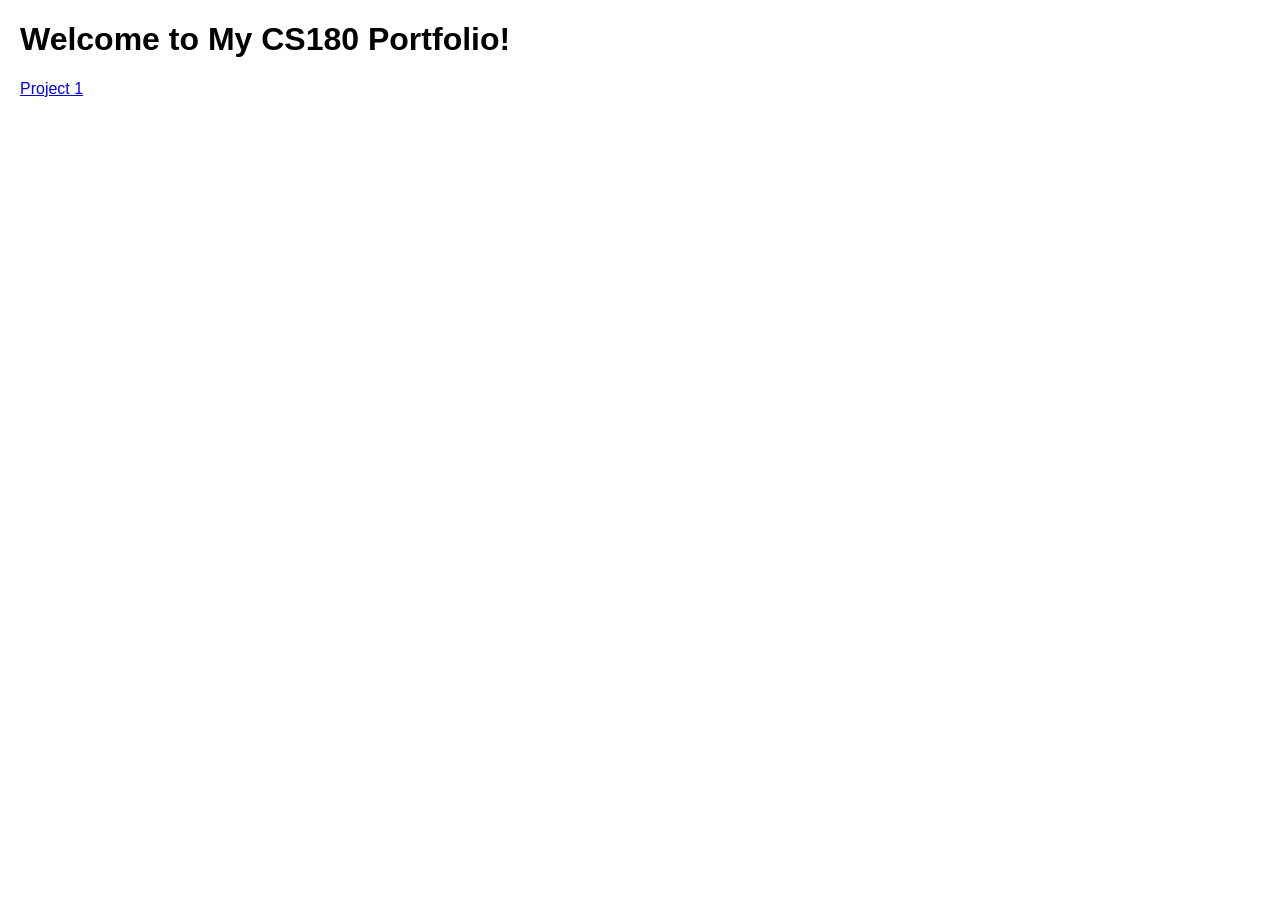
==== index.html @ 8c2a9d6c "Add initial HTML structure for portfolio" ====
<!DOCTYPE html>
<html>
<head>
    <title>My Portfolio</title>
    <style>
        body {
            font-family: Arial, sans-serif;
            margin: 20px;
        }
    </style>
</head>
<body>
    <h1>Welcome to My CS180 Portfolio!</h1>
    <a href="./1/index.html">Project 1</a>
</body>
</html>
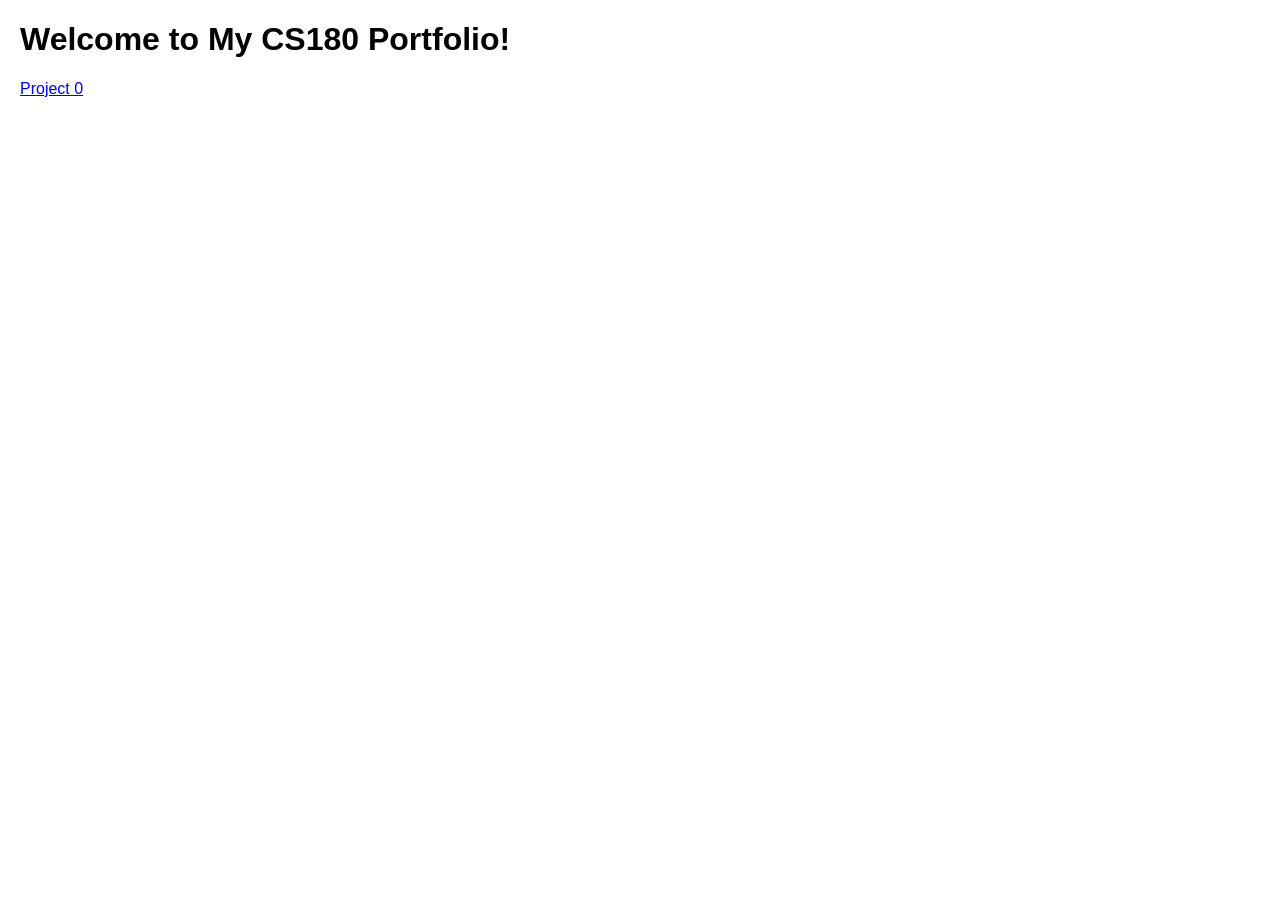
==== commit c927030f: "Update link to Project 0 in index.html" ====
--- a/index.html
+++ b/index.html
@@ -11,6 +11,6 @@
 </head>
 <body>
     <h1>Welcome to My CS180 Portfolio!</h1>
-    <a href="./1/index.html">Project 1</a>
+    <a href="./0/index.html">Project 0</a>
 </body>
 </html>
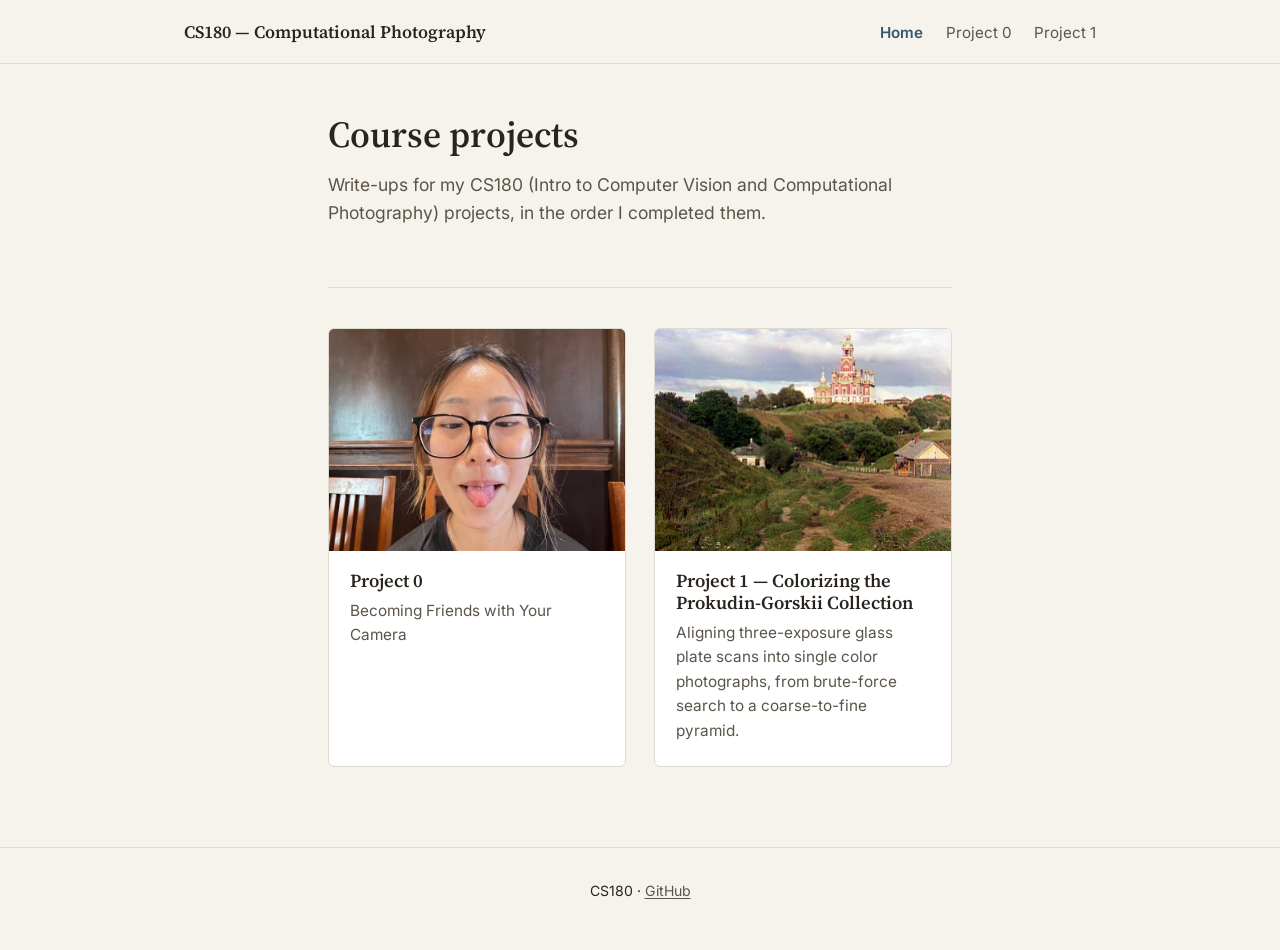
==== commit de27fcac: "proj 1" ====
--- a/index.html
+++ b/index.html
@@ -1,16 +1,63 @@
 <!DOCTYPE html>
-<html>
+<html lang="en">
 <head>
-    <title>My Portfolio</title>
-    <style>
-        body {
-            font-family: Arial, sans-serif;
-            margin: 20px;
-        }
-    </style>
+<meta charset="UTF-8">
+<meta name="viewport" content="width=device-width, initial-scale=1.0">
+<title>CS180 Projects</title>
+<script src="script.js"></script>
+<link rel="stylesheet" href="style.css">
 </head>
 <body>
-    <h1>Welcome to My CS180 Portfolio!</h1>
-    <a href="./0/index.html">Project 0</a>
+
+<header class="site-header">
+  <nav class="nav">
+    <a class="nav-title" href="index.html">CS180 — Computational Photography</a>
+    <div class="nav-links">
+      <a href="index.html" aria-current="page">Home</a>
+      <a href="project0.html">Project 0</a>
+      <a href="project1.html">Project 1</a>
+    </div>
+  </nav>
+</header>
+
+<main class="container">
+  <section class="hero">
+    <h1>Course projects</h1>
+    <p class="lede">
+      Write-ups for my CS180 (Intro to Computer Vision and Computational
+      Photography) projects, in the order I completed them.
+    </p>
+  </section>
+
+  <div class="project-grid">
+
+    <a class="project-card" href="project0.html">
+      <div class="thumb">
+        <img src="assets/project0/selfie-close.jpg">
+      </div>
+      <div class="card-body">
+        <h3>Project 0</h3>
+        <p>Becoming Friends with Your Camera</p>
+      </div>
+    </a>
+
+    <a class="project-card" href="project1.html">
+      <div class="thumb">
+        <img src="assets/project1/cathedral_colorized.jpg" alt="Project 1 image" onerror="imgFallback(this)">
+      </div>
+      <div class="card-body">
+        <h3>Project 1 — Colorizing the Prokudin-Gorskii Collection</h3>
+        <p>Aligning three-exposure glass plate scans into single color
+          photographs, from brute-force search to a coarse-to-fine pyramid.</p>
+      </div>
+    </a>
+
+  </div>
+</main>
+
+<footer class="site-footer">
+  <p>CS180 · <a href="https://github.com/">GitHub</a></p>
+</footer>
+
 </body>
 </html>
--- a/style.css
+++ b/style.css
@@ -0,0 +1,313 @@
+@import url('https://fonts.googleapis.com/css2?family=Source+Serif+4:opsz,wght@8..60,400;8..60,600;8..60,700&family=Inter:wght@400;500;600&display=swap');
+
+:root {
+  --paper:      #f6f3ec;
+  --paper-dim:  #efeadd;
+  --ink:        #2a241e;
+  --ink-soft:   #5b544a;
+  --line:       #dedace;
+  --accent:     #33586f;
+  --accent-soft:#3f6c8a;
+  --gold:       #a97a34;
+
+  --serif: "Source Serif 4", Georgia, serif;
+  --sans:  "Inter", -apple-system, BlinkMacSystemFont, "Segoe UI", sans-serif;
+
+  --measure: 42rem;
+  --wide: 60rem;
+}
+
+* { box-sizing: border-box; }
+
+html { scroll-behavior: smooth; }
+
+@media (prefers-reduced-motion: reduce) {
+  html { scroll-behavior: auto; }
+  * { animation-duration: 0.001ms !important; transition-duration: 0.001ms !important; }
+}
+
+body {
+  margin: 0;
+  background: var(--paper);
+  color: var(--ink);
+  font-family: var(--sans);
+  font-size: 17px;
+  line-height: 1.6;
+  -webkit-font-smoothing: antialiased;
+}
+
+a {
+  color: var(--accent);
+  text-decoration-thickness: 1px;
+  text-underline-offset: 2px;
+}
+a:hover { color: var(--gold); }
+a:focus-visible,
+button:focus-visible {
+  outline: 2px solid var(--accent);
+  outline-offset: 2px;
+}
+
+h1, h2, h3 {
+  font-family: var(--serif);
+  font-weight: 600;
+  line-height: 1.2;
+  color: var(--ink);
+}
+
+h1 { font-size: 2.3rem; margin: 0 0 0.4em; }
+h2 { font-size: 1.5rem; margin: 2.4em 0 0.7em; }
+h3 { font-size: 1.15rem; margin: 1.8em 0 0.5em; }
+
+p { margin: 0 0 1.1em; color: var(--ink); }
+p.lede { font-size: 1.1rem; color: var(--ink-soft); }
+
+code, pre {
+  font-family: ui-monospace, "SFMono-Regular", Menlo, Consolas, monospace;
+  font-size: 0.9em;
+}
+pre {
+  background: var(--paper-dim);
+  border: 1px solid var(--line);
+  border-radius: 4px;
+  padding: 0.9em 1.1em;
+  overflow-x: auto;
+}
+code { background: var(--paper-dim); padding: 0.1em 0.35em; border-radius: 3px; }
+
+
+.site-header {
+  border-bottom: 1px solid var(--line);
+  background: var(--paper);
+}
+.nav {
+  max-width: var(--wide);
+  margin: 0 auto;
+  padding: 1.1rem 1.5rem;
+  display: flex;
+  align-items: baseline;
+  justify-content: space-between;
+  flex-wrap: wrap;
+  gap: 0.5rem 1.5rem;
+}
+.nav-title {
+  font-family: var(--serif);
+  font-weight: 600;
+  font-size: 1.1rem;
+  color: var(--ink);
+  text-decoration: none;
+}
+.nav-links { display: flex; gap: 1.4rem; }
+.nav-links a {
+  color: var(--ink-soft);
+  text-decoration: none;
+  font-size: 0.95rem;
+}
+.nav-links a:hover, .nav-links a[aria-current="page"] { color: var(--accent); }
+.nav-links a[aria-current="page"] { font-weight: 600; }
+
+
+.container {
+  max-width: var(--measure);
+  margin: 0 auto;
+  padding: 3rem 1.5rem 5rem;
+}
+.container-wide {
+  max-width: var(--wide);
+  margin: 0 auto;
+  padding: 3rem 1.5rem 5rem;
+}
+
+.hero {
+  border-bottom: 1px solid var(--line);
+  padding-bottom: 2.5rem;
+  margin-bottom: 1rem;
+}
+
+
+.project-grid {
+  display: grid;
+  grid-template-columns: repeat(2, 1fr);
+  gap: 1.75rem;
+  margin-top: 2.5rem;
+}
+@media (max-width: 640px) {
+  .project-grid { grid-template-columns: 1fr; }
+}
+
+.project-card {
+  display: block;
+  text-decoration: none;
+  color: inherit;
+  border: 1px solid var(--line);
+  border-radius: 6px;
+  overflow: hidden;
+  background: #fff;
+  transition: border-color 0.15s ease;
+}
+.project-card:hover { border-color: var(--accent); }
+
+.project-card .thumb {
+  aspect-ratio: 4 / 3;
+  background: var(--paper-dim);
+  display: flex;
+  align-items: center;
+  justify-content: center;
+  overflow: hidden;
+}
+.project-card .thumb img {
+  width: 100%; height: 100%; object-fit: cover; display: block;
+}
+.project-card .thumb .placeholder {
+  font-family: var(--serif);
+  color: var(--ink-soft);
+  font-size: 0.95rem;
+}
+
+.img-placeholder {
+  width: 100%;
+  min-height: 150px;
+  display: flex;
+  align-items: center;
+  justify-content: center;
+  text-align: center;
+  padding: 0.75rem;
+  border: 1px dashed var(--line);
+  border-radius: 3px;
+  background: var(--paper-dim);
+  color: var(--ink-soft);
+  font-size: 0.85rem;
+}
+.thumb .img-placeholder { min-height: 100%; border: none; border-radius: 0; }
+
+.project-card .card-body { padding: 1.2rem 1.3rem 1.4rem; }
+.project-card h3 { margin: 0 0 0.35em; }
+.project-card p { margin: 0; color: var(--ink-soft); font-size: 0.96rem; }
+
+
+.figure {
+  margin: 1.6rem 0;
+}
+.figure img {
+  display: block;
+  width: 100%;
+  border: 1px solid var(--line);
+  border-radius: 3px;
+}
+.figure figcaption {
+  margin-top: 0.5rem;
+  font-size: 0.88rem;
+  color: var(--ink-soft);
+  text-align: left;
+}
+
+.single-image {
+  max-width: 900px;
+  margin: 1.5rem auto;
+}
+
+.single-image img {
+  display: block;
+  width: 100%;
+  height: auto;
+}
+
+.image-grid {
+  display: grid;
+  grid-template-columns: repeat(3, 1fr);
+  gap: 1.2rem;
+  margin: 1.6rem 0;
+}
+.image-grid.cols-4 { grid-template-columns: repeat(4, 1fr); }
+.image-grid.cols-2 { grid-template-columns: repeat(2, 1fr); }
+@media (max-width: 720px) {
+  .image-grid, .image-grid.cols-4, .image-grid.cols-2 { grid-template-columns: repeat(2, 1fr); }
+}
+.image-grid figure { margin: 0; }
+.image-grid img {
+  width: 100%;
+  display: block;
+  border: 1px solid var(--line);
+  border-radius: 3px;
+}
+.image-grid figcaption {
+  margin-top: 0.4rem;
+  font-size: 0.82rem;
+  color: var(--ink-soft);
+}
+
+.compare-pair {
+  display: grid;
+  grid-template-columns: 1fr 1fr;
+  gap: 1rem;
+  margin: 1.2rem 0 1.8rem;
+}
+@media (max-width: 560px) {
+  .compare-pair { grid-template-columns: 1fr; }
+}
+.compare-pair figure { margin: 0; }
+.compare-pair img { width: 100%; border: 1px solid var(--line); border-radius: 3px; display: block; }
+.compare-pair figcaption { margin-top: 0.4rem; font-size: 0.85rem; color: var(--ink-soft); }
+
+
+table {
+  width: 100%;
+  border-collapse: collapse;
+  margin: 1.4rem 0;
+  font-size: 0.94rem;
+}
+caption {
+  caption-side: top;
+  text-align: left;
+  font-size: 0.85rem;
+  color: var(--ink-soft);
+  margin-bottom: 0.4rem;
+}
+th, td {
+  text-align: left;
+  padding: 0.55rem 0.8rem;
+  border-bottom: 1px solid var(--line);
+}
+th {
+  background: var(--paper-dim);
+  color: var(--ink);
+  font-weight: 600;
+  font-family: var(--sans);
+}
+tr:last-child td { border-bottom: 1px solid var(--line); }
+
+
+.note {
+  border-left: 3px solid var(--gold);
+  background: var(--paper-dim);
+  padding: 0.9rem 1.1rem;
+  margin: 1.4rem 0;
+  font-size: 0.95rem;
+  color: var(--ink-soft);
+  border-radius: 0 4px 4px 0;
+}
+.todo {
+  border-left: 3px solid var(--accent-soft);
+  background: #eef3f6;
+  padding: 0.9rem 1.1rem;
+  margin: 1.4rem 0;
+  font-size: 0.92rem;
+  color: var(--ink-soft);
+  border-radius: 0 4px 4px 0;
+}
+
+hr.rule {
+  border: none;
+  border-top: 1px solid var(--line);
+  margin: 3rem 0;
+}
+
+.site-footer {
+  border-top: 1px solid var(--line);
+  padding: 2rem 1.5rem;
+  text-align: center;
+  color: var(--ink-soft);
+  font-size: 0.88rem;
+}
+.site-footer a { color: var(--ink-soft); }
+.site-footer a:hover { color: var(--accent); }
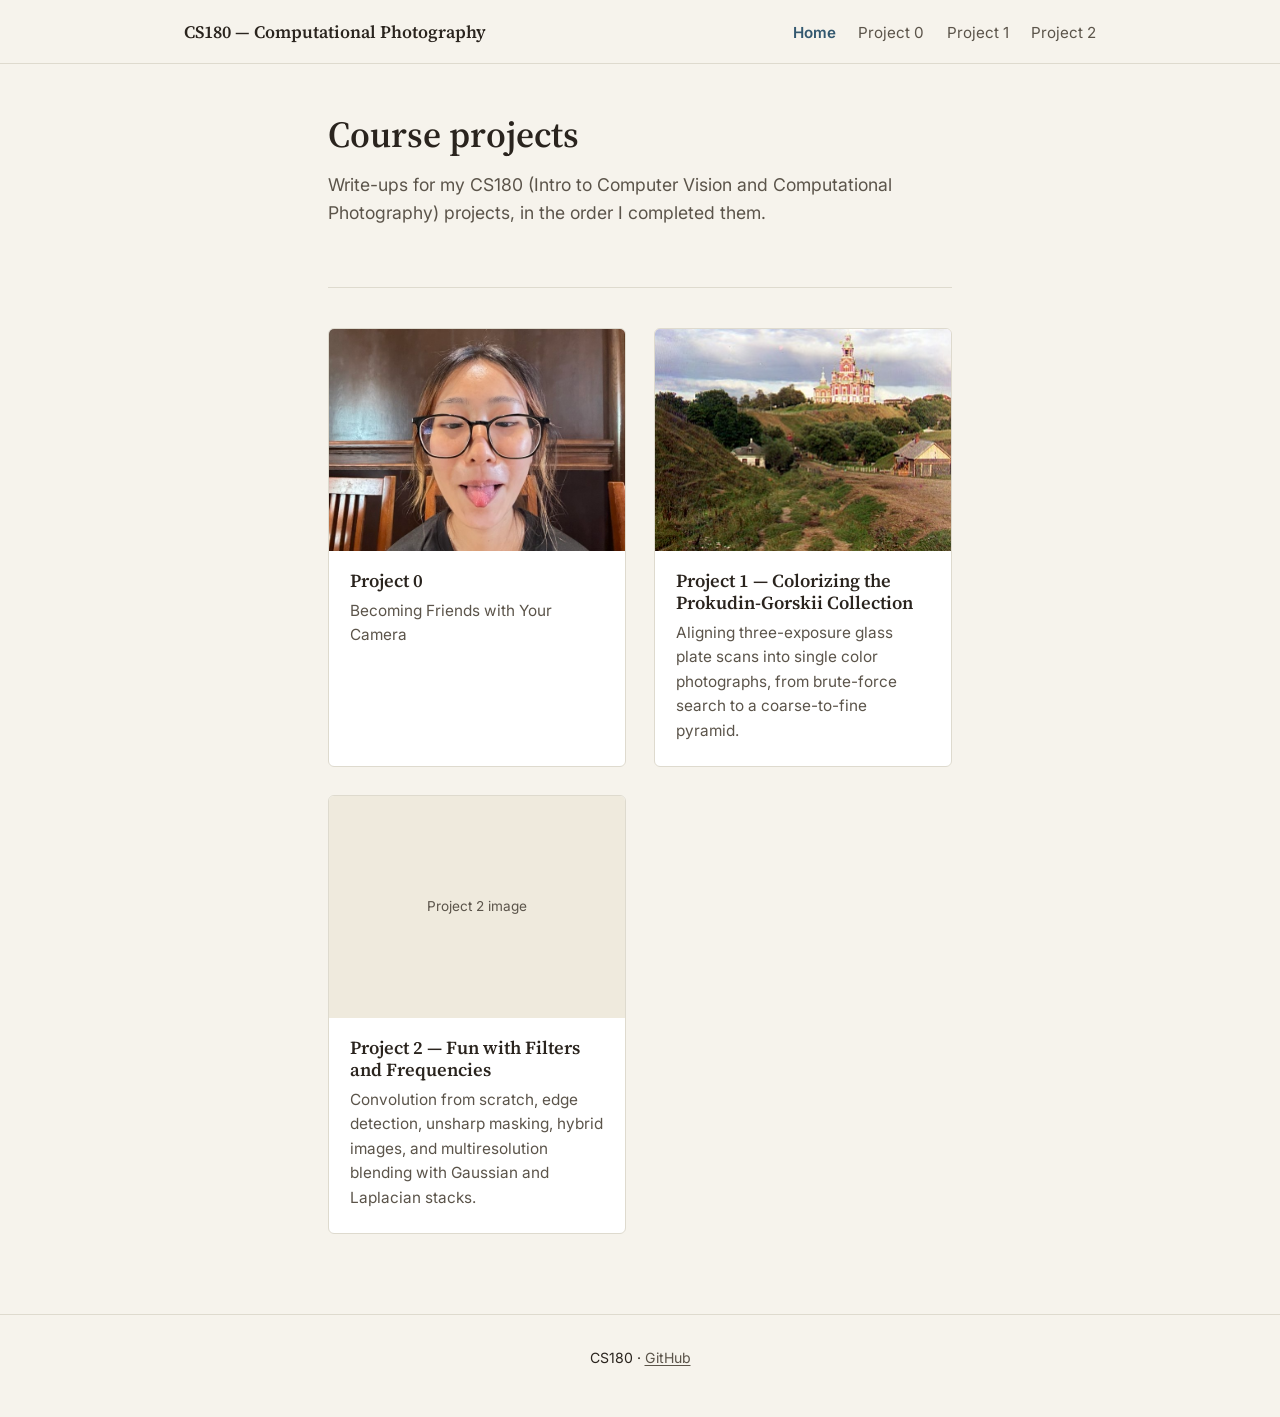
==== commit cf9ea2a4: "project 2" ====
--- a/index.html
+++ b/index.html
@@ -16,6 +16,7 @@
       <a href="index.html" aria-current="page">Home</a>
       <a href="project0.html">Project 0</a>
       <a href="project1.html">Project 1</a>
+      <a href="project2.html">Project 2</a>
     </div>
   </nav>
 </header>
@@ -52,6 +53,16 @@
       </div>
     </a>
 
+    <a class="project-card" href="project2.html">
+      <div class="thumb">
+        <img src="assets/project2/p1_2_edge_map.jpg" alt="Project 2 image" onerror="imgFallback(this)">
+      </div>
+      <div class="card-body">
+        <h3>Project 2 — Fun with Filters and Frequencies</h3>
+        <p>Convolution from scratch, edge detection, unsharp masking, hybrid images,
+          and multiresolution blending with Gaussian and Laplacian stacks.</p>
+      </div>
+    </a>
   </div>
 </main>
 
--- a/style.css
+++ b/style.css
@@ -218,7 +218,7 @@
   gap: 1.2rem;
   margin: 1.6rem 0;
 }
-.image-grid.cols-4 { grid-template-columns: repeat(4, 1fr); }
+.image-grid.cols-4 { grid-template-columns: repeat(3, minmax(0, 1fr)); }
 .image-grid.cols-2 { grid-template-columns: repeat(2, 1fr); }
 @media (max-width: 720px) {
   .image-grid, .image-grid.cols-4, .image-grid.cols-2 { grid-template-columns: repeat(2, 1fr); }
@@ -311,3 +311,10 @@
 }
 .site-footer a { color: var(--ink-soft); }
 .site-footer a:hover { color: var(--accent); }
+
+.toc { display: flex; flex-wrap: wrap; gap: 0.4rem 1.2rem; margin: 1.5rem 0 0.5rem; font-size: 0.92rem; }
+.toc a { text-decoration: none; }
+h4 { font-family: var(--serif); font-size: 1rem; margin: 1.6em 0 0.4em; color: var(--ink); }
+.container-wide p, .container-wide pre, .container-wide table { max-width: var(--measure); }
+.container-wide table { max-width: 100%; }
+.single-image .figure { margin: 0; }
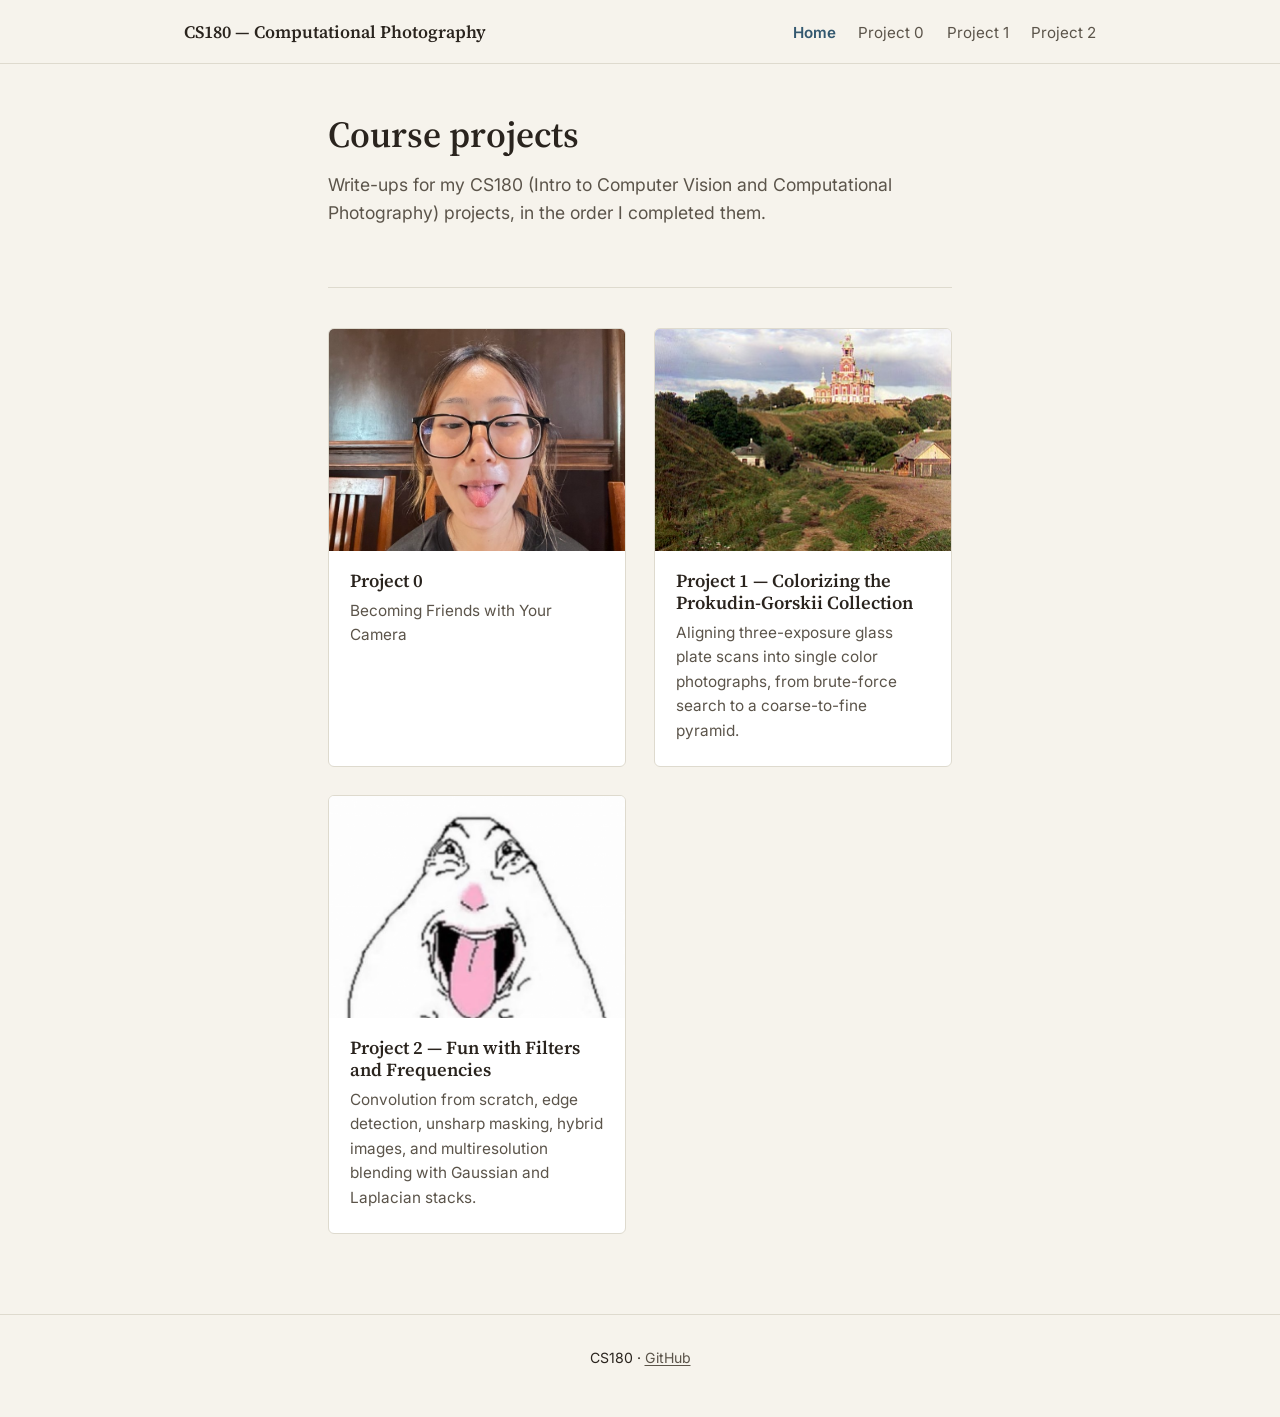
==== commit 6de43c1a: "proj 2 cover pic" ====
--- a/index.html
+++ b/index.html
@@ -55,7 +55,7 @@
 
     <a class="project-card" href="project2.html">
       <div class="thumb">
-        <img src="assets/project2/p1_2_edge_map.jpg" alt="Project 2 image" onerror="imgFallback(this)">
+        <img src="assets/project2/cover.png" alt="Project 2 image" onerror="imgFallback(this)">
       </div>
       <div class="card-body">
         <h3>Project 2 — Fun with Filters and Frequencies</h3>
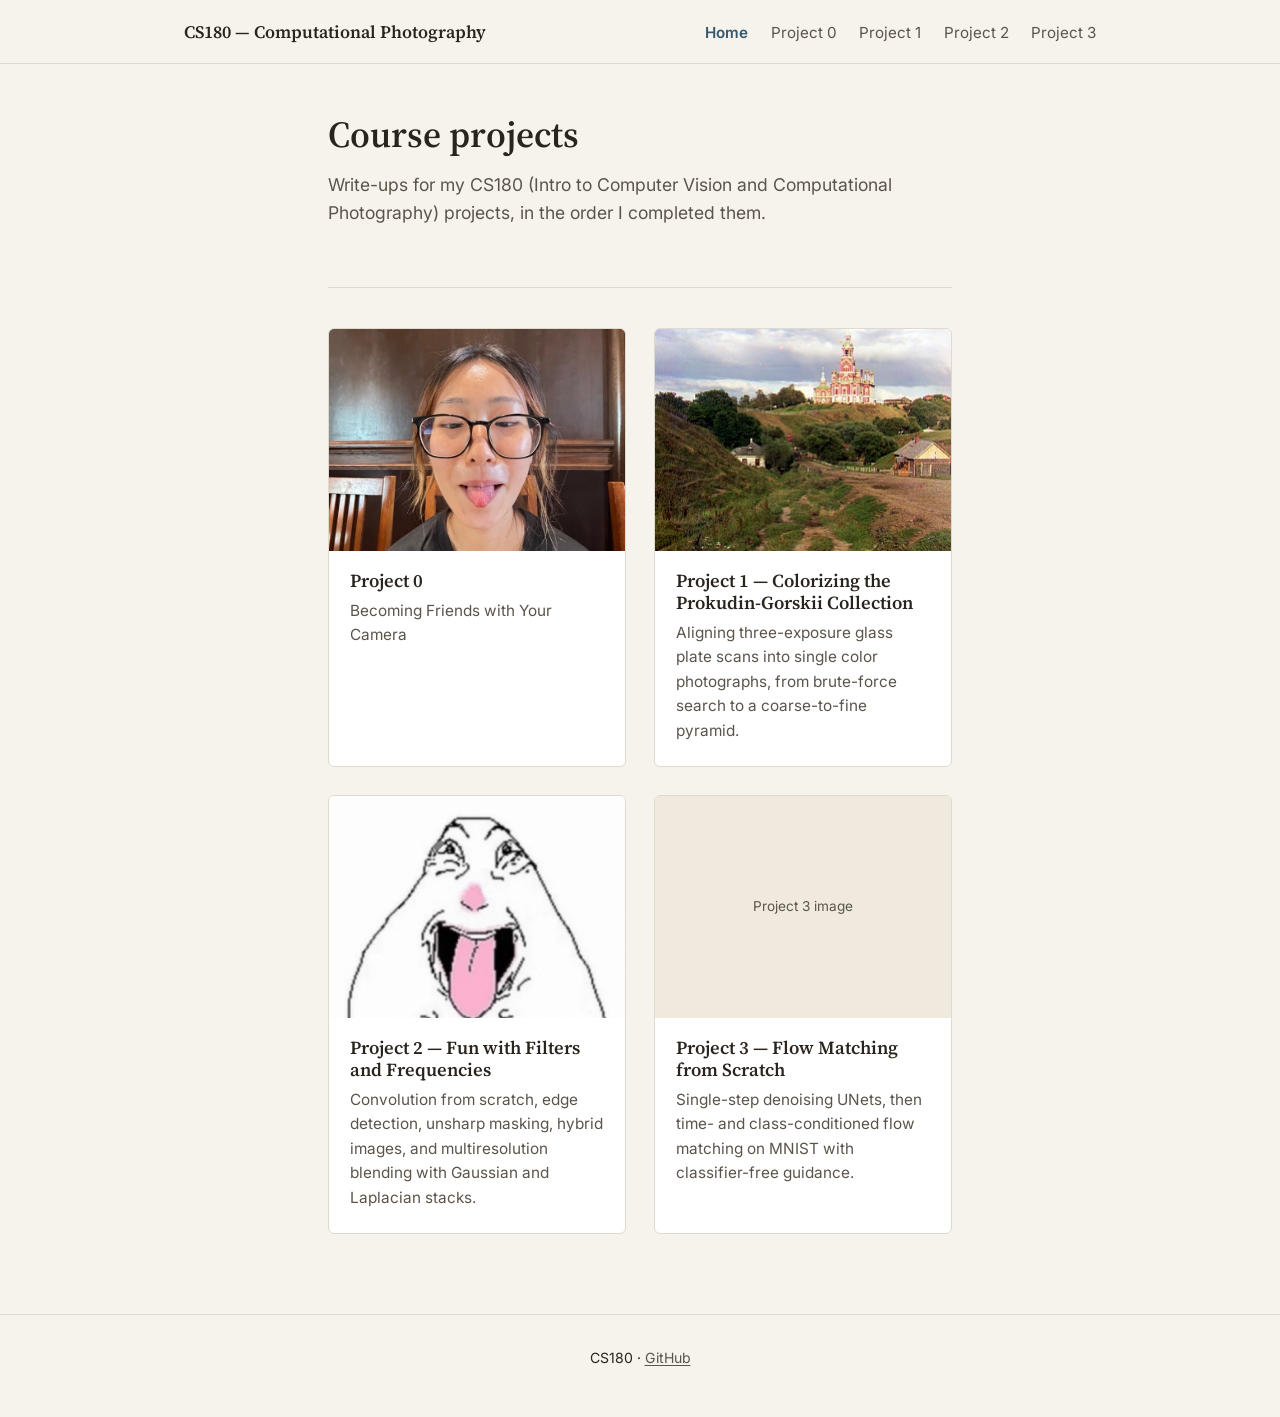
==== commit 26e2de12: "proj 3 index" ====
--- a/index.html
+++ b/index.html
@@ -17,6 +17,7 @@
       <a href="project0.html">Project 0</a>
       <a href="project1.html">Project 1</a>
       <a href="project2.html">Project 2</a>
+      <a href="project3.html">Project 3</a>
     </div>
   </nav>
 </header>
@@ -63,6 +64,16 @@
           and multiresolution blending with Gaussian and Laplacian stacks.</p>
       </div>
     </a>
+    <a class="project-card" href="project3.html">
+      <div class="thumb">
+        <img src="assets/project3/cover.png" alt="Project 3 image" onerror="imgFallback(this)">
+      </div>
+      <div class="card-body">
+        <h3>Project 3 — Flow Matching from Scratch</h3>
+        <p>Single-step denoising UNets, then time- and class-conditioned flow matching
+          on MNIST with classifier-free guidance.</p>
+      </div>
+    </a>
   </div>
 </main>
 
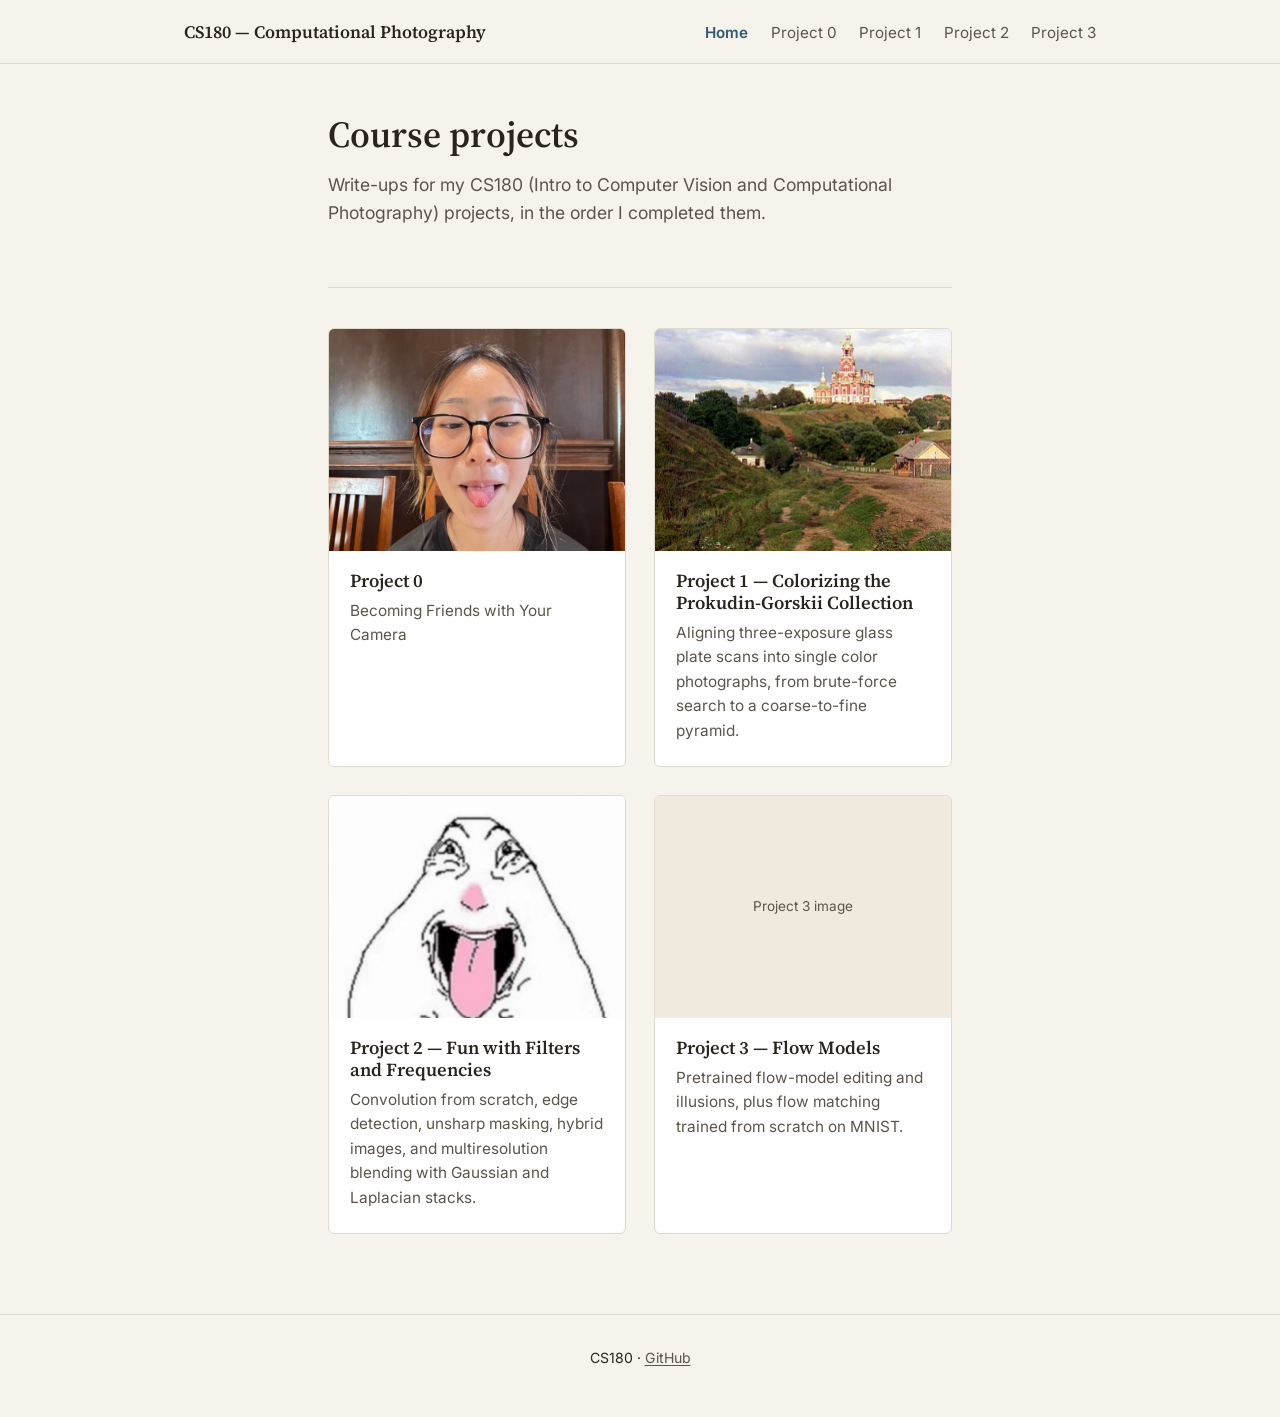
==== commit bf458448: "project 3 main edits" ====
--- a/index.html
+++ b/index.html
@@ -69,9 +69,8 @@
         <img src="assets/project3/cover.png" alt="Project 3 image" onerror="imgFallback(this)">
       </div>
       <div class="card-body">
-        <h3>Project 3 — Flow Matching from Scratch</h3>
-        <p>Single-step denoising UNets, then time- and class-conditioned flow matching
-          on MNIST with classifier-free guidance.</p>
+        <h3>Project 3 — Flow Models</h3>
+        <p>Pretrained flow-model editing and illusions, plus flow matching trained from scratch on MNIST.</p>
       </div>
     </a>
   </div>
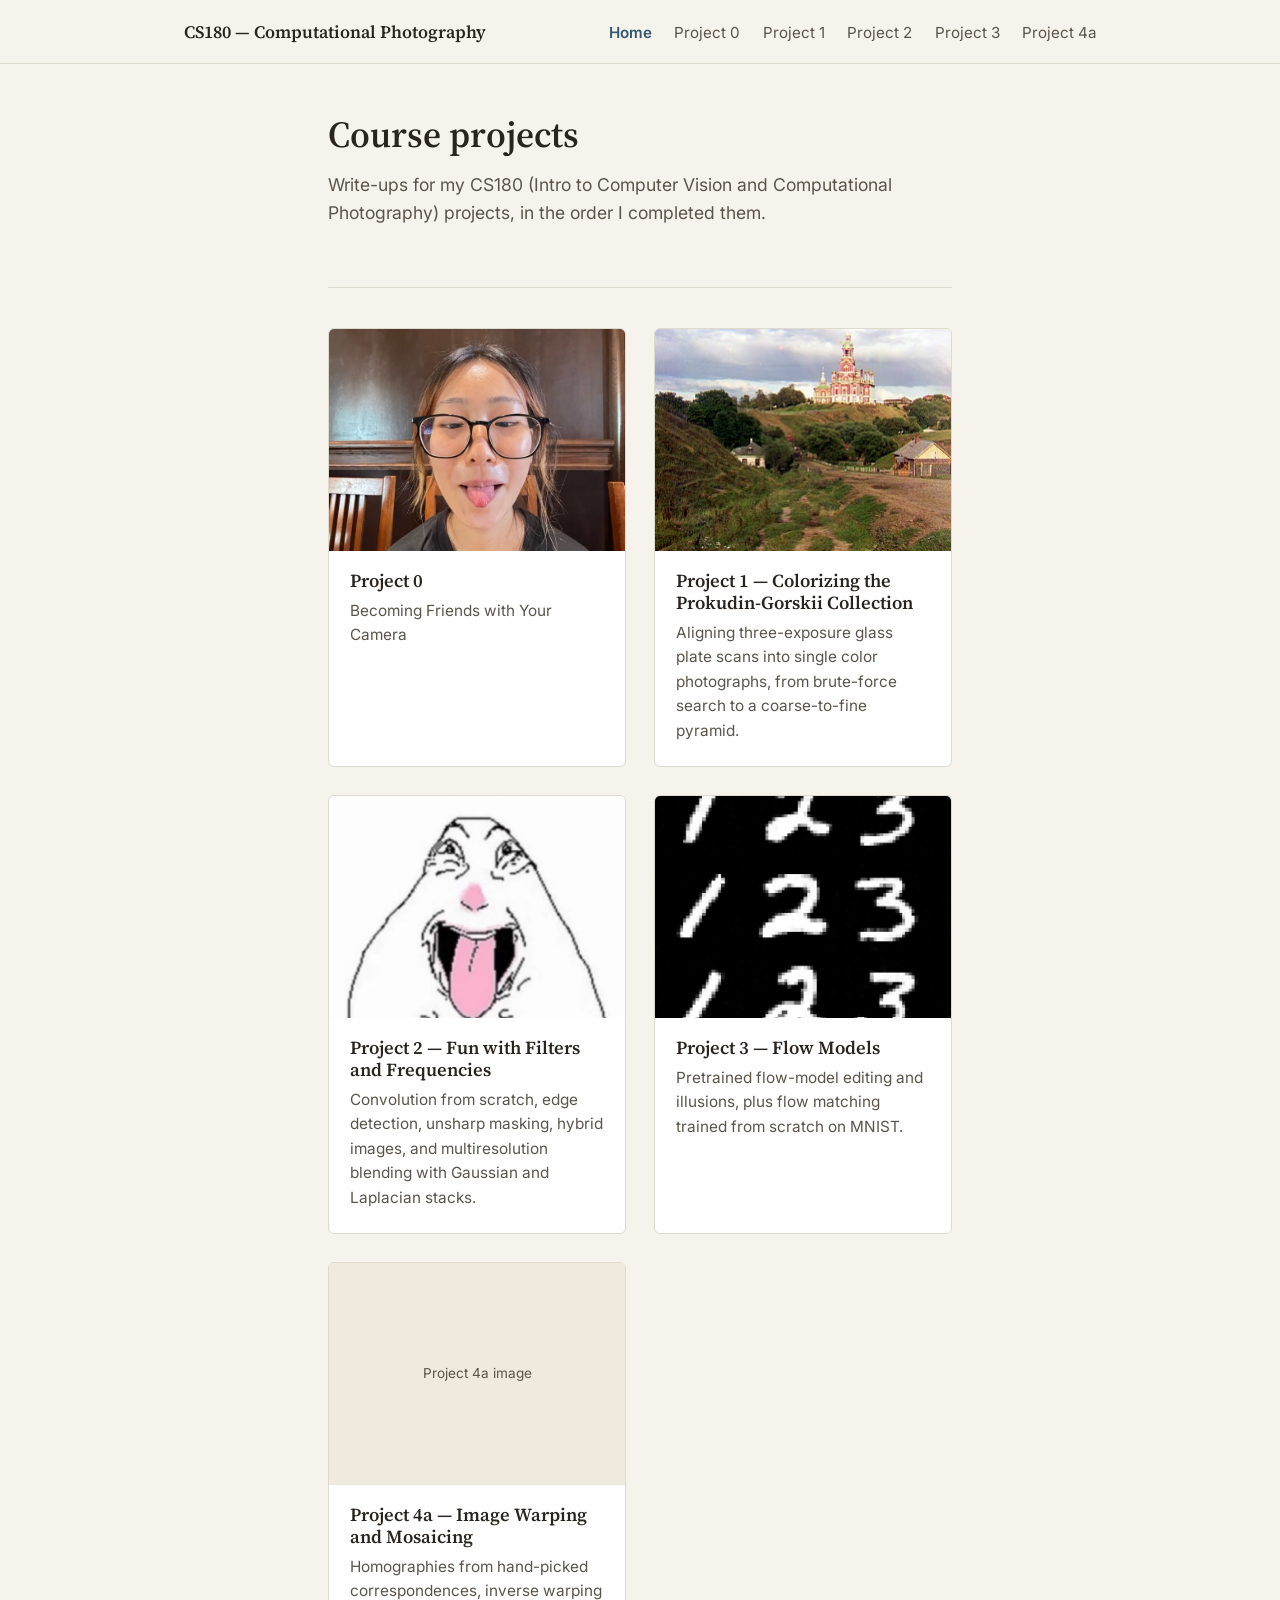
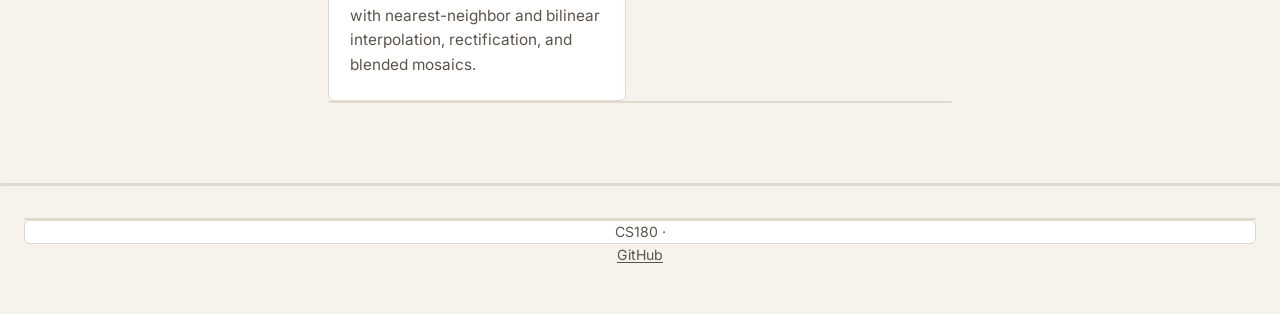
==== commit 79c1dd56: "proj4a" ====
--- a/index.html
+++ b/index.html
@@ -18,6 +18,7 @@
       <a href="project1.html">Project 1</a>
       <a href="project2.html">Project 2</a>
       <a href="project3.html">Project 3</a>
+      <a href="project4a.html">Project 4a</a>
     </div>
   </nav>
 </header>
@@ -73,6 +74,14 @@
         <p>Pretrained flow-model editing and illusions, plus flow matching trained from scratch on MNIST.</p>
       </div>
     </a>
+    <a class="project-card" href="project4a.html">
+      <div class="thumb">
+        <img src="assets/project4a/cover.png" alt="Project 4a image" onerror="imgFallback(this)">
+      </div>
+      <div class="card-body">
+        <h3>Project 4a — Image Warping and Mosaicing</h3>
+        <p>Homographies from hand-picked correspondences, inverse warping with nearest-neighbor and bilinear interpolation, rectification, and blended mosaics.</p>
+      </div>
   </div>
 </main>
 
